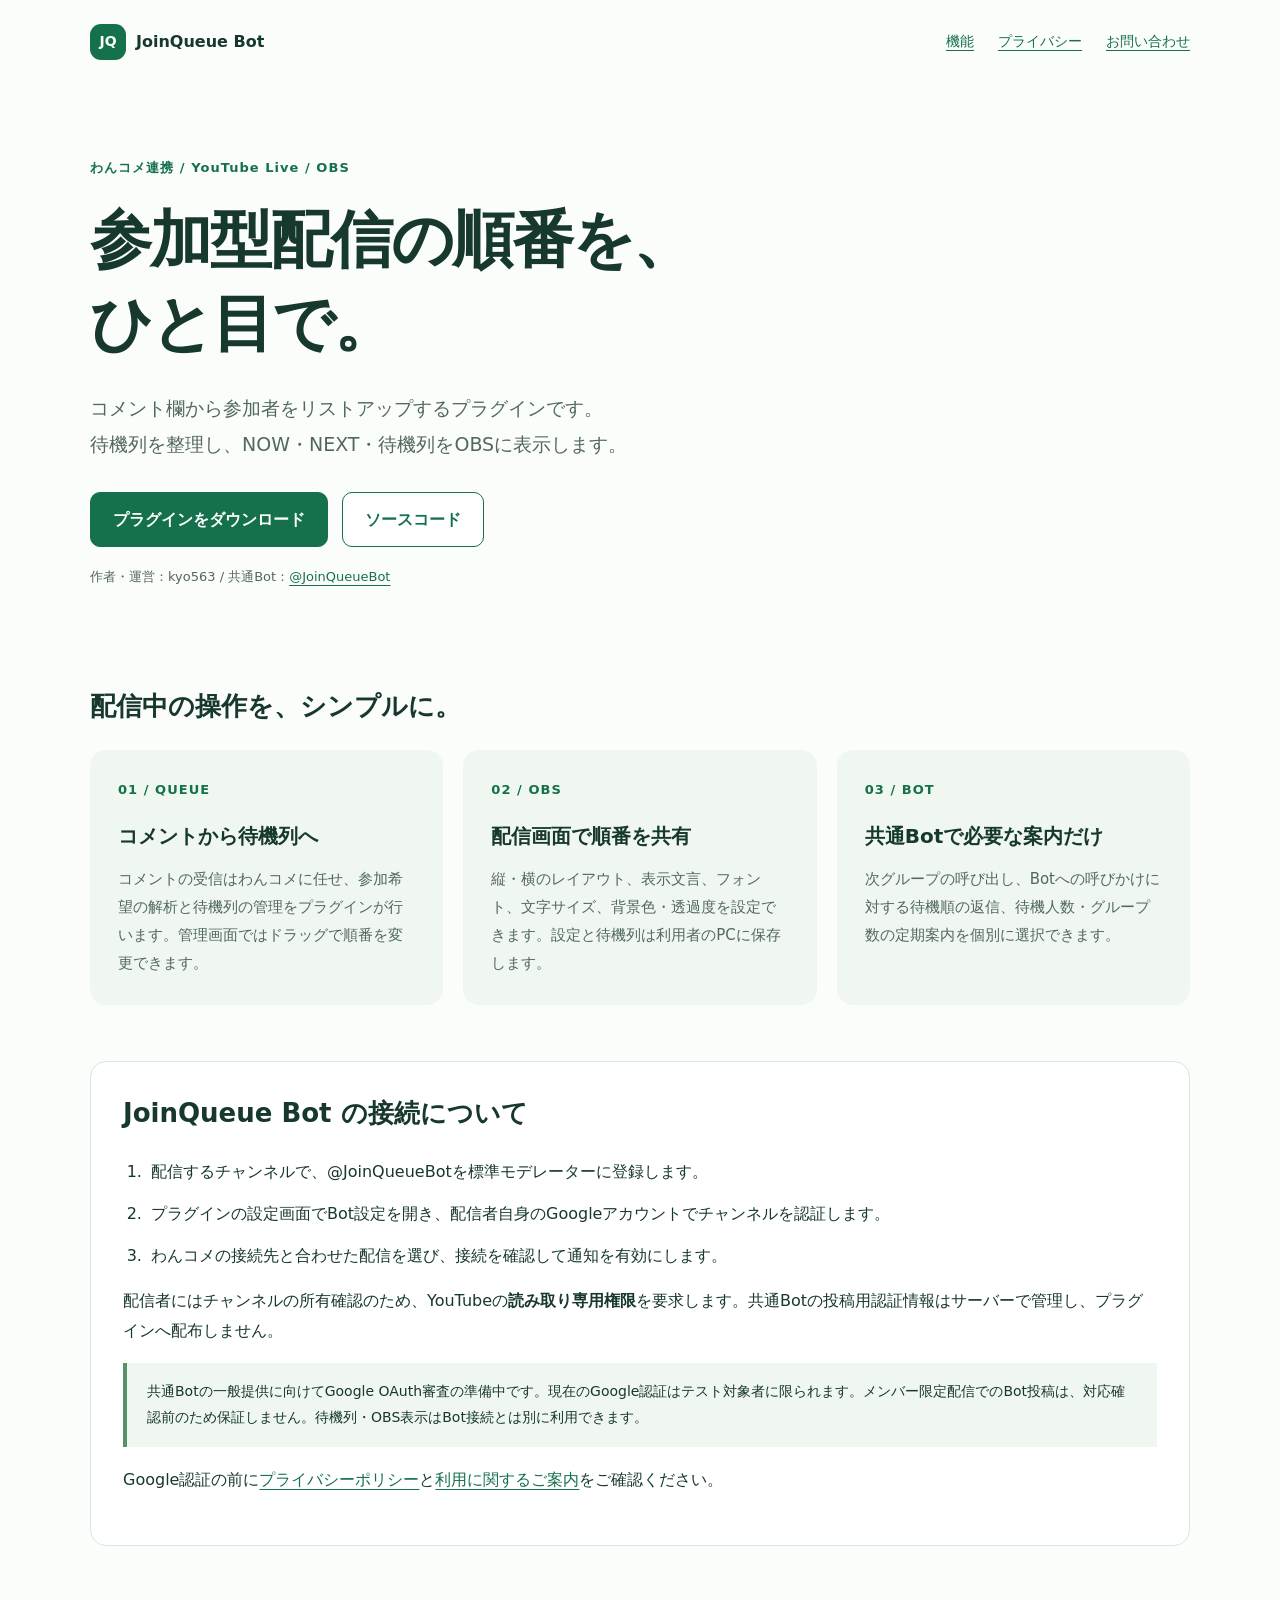
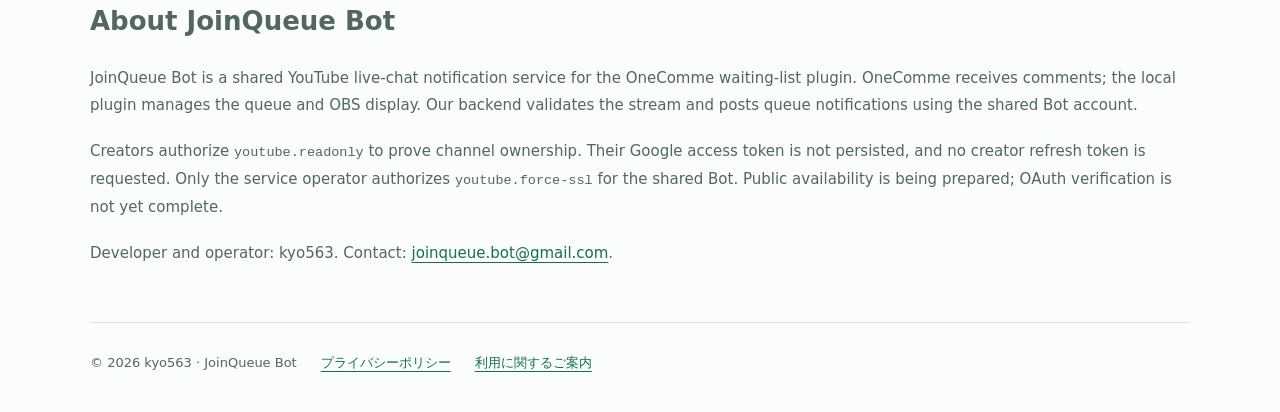
==== index.html @ 66d7b916 "Publish JoinQueue application and privacy information" ====
<!doctype html>
<html lang="ja">
<head>
  <meta charset="utf-8">
  <meta name="viewport" content="width=device-width,initial-scale=1">
  <meta name="description" content="JoinQueue Bot・待機列整理アプリ。わんコメの参加コメントから待機列を管理し、NOW・NEXT・待機列をOBSに表示します。作者 kyo563。">
  <meta name="author" content="kyo563">
  <title>JoinQueue Bot | 待機列整理アプリ</title>
  <link rel="stylesheet" href="styles.css">
</head>
<body>
  <header class="wrap nav"><a class="brand" href="./"><span class="mark" aria-hidden="true">JQ</span> JoinQueue Bot</a><nav aria-label="メイン"><a href="#features">機能</a><a href="privacy.html">プライバシー</a><a href="mailto:joinqueue.bot@gmail.com">お問い合わせ</a></nav></header>
  <main class="wrap">
    <section class="hero">
      <p class="eyebrow">わんコメ連携 / YouTube Live / OBS</p>
      <h1>参加型配信の順番を、<br>ひと目で。</h1>
      <p class="lead">コメント欄から参加者をリストアップするプラグインです。<br>待機列を整理し、NOW・NEXT・待機列をOBSに表示します。</p>
      <div class="actions"><a class="button" href="https://github.com/kyo563/plugin-3kHz/releases/tag/onecomme-v0.1.4">プラグインをダウンロード</a><a class="button secondary" href="https://github.com/kyo563/plugin-3kHz">ソースコード</a></div>
      <p class="small">作者・運営：kyo563 / 共通Bot：<a href="https://www.youtube.com/@JoinQueueBot">@JoinQueueBot</a></p>
    </section>
    <section id="features" aria-labelledby="features-title"><h2 id="features-title">配信中の操作を、シンプルに。</h2><div class="cards">
      <article><p class="eyebrow">01 / QUEUE</p><h3>コメントから待機列へ</h3><p>コメントの受信はわんコメに任せ、参加希望の解析と待機列の管理をプラグインが行います。管理画面ではドラッグで順番を変更できます。</p></article>
      <article><p class="eyebrow">02 / OBS</p><h3>配信画面で順番を共有</h3><p>縦・横のレイアウト、表示文言、フォント、文字サイズ、背景色・透過度を設定できます。設定と待機列は利用者のPCに保存します。</p></article>
      <article><p class="eyebrow">03 / BOT</p><h3>共通Botで必要な案内だけ</h3><p>次グループの呼び出し、Botへの呼びかけに対する待機順の返信、待機人数・グループ数の定期案内を個別に選択できます。</p></article>
    </div></section>
    <section class="panel" aria-labelledby="connect-title"><h2 id="connect-title">JoinQueue Bot の接続について</h2><ol><li>配信するチャンネルで、@JoinQueueBotを標準モデレーターに登録します。</li><li>プラグインの設定画面でBot設定を開き、配信者自身のGoogleアカウントでチャンネルを認証します。</li><li>わんコメの接続先と合わせた配信を選び、接続を確認して通知を有効にします。</li></ol><p>配信者にはチャンネルの所有確認のため、YouTubeの<strong>読み取り専用権限</strong>を要求します。共通Botの投稿用認証情報はサーバーで管理し、プラグインへ配布しません。</p><p class="notice">共通Botの一般提供に向けてGoogle OAuth審査の準備中です。現在のGoogle認証はテスト対象者に限られます。メンバー限定配信でのBot投稿は、対応確認前のため保証しません。待機列・OBS表示はBot接続とは別に利用できます。</p><p>Google認証の前に<a href="privacy.html">プライバシーポリシー</a>と<a href="terms.html">利用に関するご案内</a>をご確認ください。</p></section>
    <section class="english" lang="en"><h2>About JoinQueue Bot</h2><p>JoinQueue Bot is a shared YouTube live-chat notification service for the OneComme waiting-list plugin. OneComme receives comments; the local plugin manages the queue and OBS display. Our backend validates the stream and posts queue notifications using the shared Bot account.</p><p>Creators authorize <code>youtube.readonly</code> to prove channel ownership. Their Google access token is not persisted, and no creator refresh token is requested. Only the service operator authorizes <code>youtube.force-ssl</code> for the shared Bot. Public availability is being prepared; OAuth verification is not yet complete.</p><p>Developer and operator: kyo563. Contact: <a href="mailto:joinqueue.bot@gmail.com">joinqueue.bot@gmail.com</a>.</p></section>
  </main>
  <footer class="wrap"><span>© 2026 kyo563 · JoinQueue Bot</span><a href="privacy.html">プライバシーポリシー</a><a href="terms.html">利用に関するご案内</a></footer>
</body>
</html>
---- styles.css ----
:root{color-scheme:light;--ink:#17382d;--muted:#52685f;--green:#15704c;--line:#d9e6df;--paper:#fbfdfb;--wash:#eff7f0}*{box-sizing:border-box}html{scroll-behavior:smooth}body{margin:0;background:var(--paper);color:var(--ink);font:16px/1.85 system-ui,-apple-system,"Segoe UI","Yu Gothic",sans-serif}a{color:var(--green);text-underline-offset:4px}a:hover{color:#0a422c}a:focus-visible{outline:3px solid #66a980;outline-offset:4px}.wrap{width:min(1100px,calc(100% - 48px));margin:auto}.nav{display:flex;align-items:center;justify-content:space-between;gap:24px;padding:24px 0}.brand{display:flex;align-items:center;gap:10px;text-decoration:none;font-weight:750;color:var(--ink);white-space:nowrap}.mark{display:grid;place-items:center;width:36px;height:36px;border-radius:11px;background:var(--green);color:white;font-size:14px}.nav nav{display:flex;gap:24px;font-size:14px}.hero{padding:72px 0 80px}.eyebrow{color:var(--green);font-size:13px;font-weight:750;letter-spacing:.08em}h1{font-size:clamp(34px,5.3vw,62px);line-height:1.35;letter-spacing:-.03em;margin:18px 0 26px}h2{font-size:26px;line-height:1.5;margin:0 0 24px}h3{font-size:20px;line-height:1.6;margin:14px 0}p{margin:0 0 18px}.lead{font-size:19px;color:var(--muted)}.actions{display:flex;gap:14px;flex-wrap:wrap;margin:30px 0 18px}.button{display:inline-block;padding:12px 22px;border-radius:10px;background:var(--green);color:white;text-decoration:none;font-weight:650;border:1px solid var(--green)}.button:hover{background:#10583c;color:white}.secondary{background:white;color:var(--green)}.secondary:hover{background:var(--wash);color:var(--green)}.small{font-size:13px;color:var(--muted)}.cards{display:grid;grid-template-columns:repeat(3,1fr);gap:20px}.cards article{background:var(--wash);padding:28px;border-radius:16px}.cards p:last-child{font-size:15px;color:var(--muted);margin-bottom:0}.panel{margin:56px 0;padding:32px;border:1px solid var(--line);border-radius:16px;background:white}.panel ol{padding-left:24px}.panel li{padding-left:4px;margin:12px 0}.notice{padding:16px 20px;border-left:4px solid #59916b;background:var(--wash);font-size:14px}.english{margin:54px 0;color:var(--muted);font-size:15px}code{font-size:.9em;overflow-wrap:anywhere}footer{border-top:1px solid var(--line);padding:28px 0 38px;display:flex;gap:24px;flex-wrap:wrap;font-size:13px;color:var(--muted)}.document{max-width:860px;padding:40px 0 60px}.document h1{font-size:36px}.document h2{font-size:23px;margin-top:38px}.document ul{padding-left:24px}.document .meta{color:var(--muted);font-size:14px}.document a{overflow-wrap:anywhere}@media(max-width:760px){.wrap{width:calc(100% - 32px)}.nav{align-items:flex-start;flex-direction:column;gap:12px}.nav nav{gap:18px;flex-wrap:wrap}.hero{padding:38px 0 48px}.lead{font-size:17px}.cards{grid-template-columns:1fr}.panel{padding:22px;margin:36px 0}.document h1{font-size:28px}.document{padding-top:24px}footer{gap:14px}}
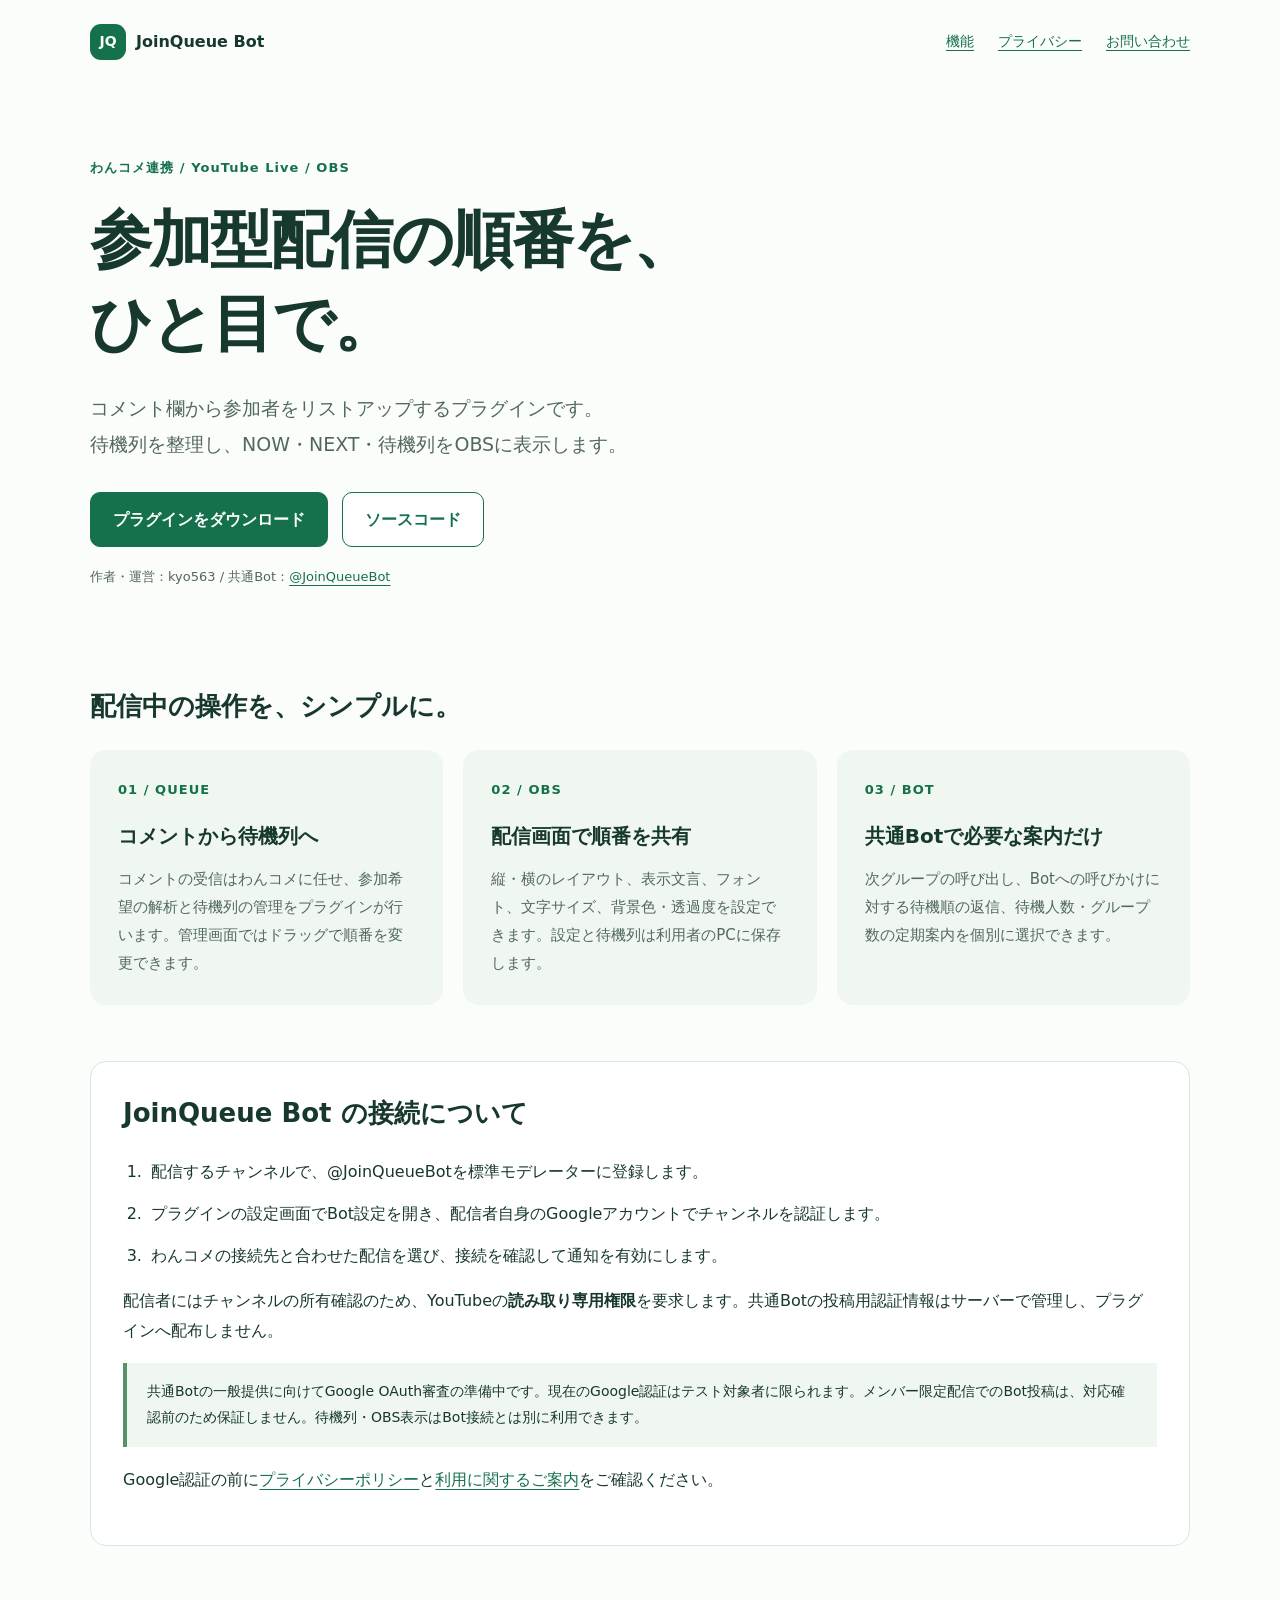
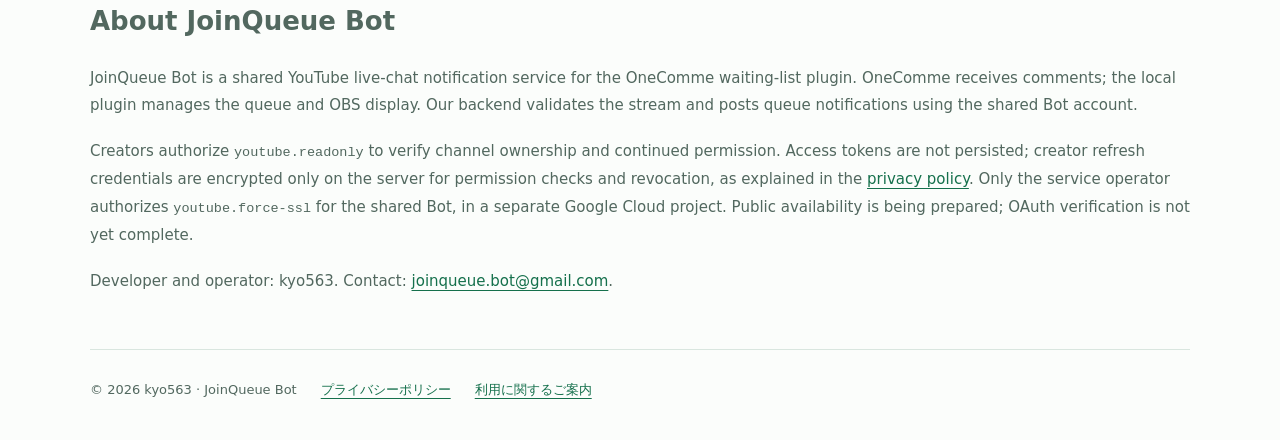
==== commit efac1094: "Update privacy policy for encrypted creator authorization" ====
--- a/index.html
+++ b/index.html
@@ -5,6 +5,7 @@
   <meta name="viewport" content="width=device-width,initial-scale=1">
   <meta name="description" content="JoinQueue Bot・待機列整理アプリ。わんコメの参加コメントから待機列を管理し、NOW・NEXT・待機列をOBSに表示します。作者 kyo563。">
   <meta name="author" content="kyo563">
+  <meta name="google-site-verification" content="Xe-Voi0iRCg-wSE6-0v_DAzcbHbhrrFsYAsSfnm2UZA">
   <title>JoinQueue Bot | 待機列整理アプリ</title>
   <link rel="stylesheet" href="styles.css">
 </head>
@@ -24,7 +25,7 @@
       <article><p class="eyebrow">03 / BOT</p><h3>共通Botで必要な案内だけ</h3><p>次グループの呼び出し、Botへの呼びかけに対する待機順の返信、待機人数・グループ数の定期案内を個別に選択できます。</p></article>
     </div></section>
     <section class="panel" aria-labelledby="connect-title"><h2 id="connect-title">JoinQueue Bot の接続について</h2><ol><li>配信するチャンネルで、@JoinQueueBotを標準モデレーターに登録します。</li><li>プラグインの設定画面でBot設定を開き、配信者自身のGoogleアカウントでチャンネルを認証します。</li><li>わんコメの接続先と合わせた配信を選び、接続を確認して通知を有効にします。</li></ol><p>配信者にはチャンネルの所有確認のため、YouTubeの<strong>読み取り専用権限</strong>を要求します。共通Botの投稿用認証情報はサーバーで管理し、プラグインへ配布しません。</p><p class="notice">共通Botの一般提供に向けてGoogle OAuth審査の準備中です。現在のGoogle認証はテスト対象者に限られます。メンバー限定配信でのBot投稿は、対応確認前のため保証しません。待機列・OBS表示はBot接続とは別に利用できます。</p><p>Google認証の前に<a href="privacy.html">プライバシーポリシー</a>と<a href="terms.html">利用に関するご案内</a>をご確認ください。</p></section>
-    <section class="english" lang="en"><h2>About JoinQueue Bot</h2><p>JoinQueue Bot is a shared YouTube live-chat notification service for the OneComme waiting-list plugin. OneComme receives comments; the local plugin manages the queue and OBS display. Our backend validates the stream and posts queue notifications using the shared Bot account.</p><p>Creators authorize <code>youtube.readonly</code> to prove channel ownership. Their Google access token is not persisted, and no creator refresh token is requested. Only the service operator authorizes <code>youtube.force-ssl</code> for the shared Bot. Public availability is being prepared; OAuth verification is not yet complete.</p><p>Developer and operator: kyo563. Contact: <a href="mailto:joinqueue.bot@gmail.com">joinqueue.bot@gmail.com</a>.</p></section>
+    <section class="english" lang="en"><h2>About JoinQueue Bot</h2><p>JoinQueue Bot is a shared YouTube live-chat notification service for the OneComme waiting-list plugin. OneComme receives comments; the local plugin manages the queue and OBS display. Our backend validates the stream and posts queue notifications using the shared Bot account.</p><p>Creators authorize <code>youtube.readonly</code> to verify channel ownership and continued permission. Access tokens are not persisted; creator refresh credentials are encrypted only on the server for permission checks and revocation, as explained in the <a href="privacy.html">privacy policy</a>. Only the service operator authorizes <code>youtube.force-ssl</code> for the shared Bot, in a separate Google Cloud project. Public availability is being prepared; OAuth verification is not yet complete.</p><p>Developer and operator: kyo563. Contact: <a href="mailto:joinqueue.bot@gmail.com">joinqueue.bot@gmail.com</a>.</p></section>
   </main>
   <footer class="wrap"><span>© 2026 kyo563 · JoinQueue Bot</span><a href="privacy.html">プライバシーポリシー</a><a href="terms.html">利用に関するご案内</a></footer>
 </body>
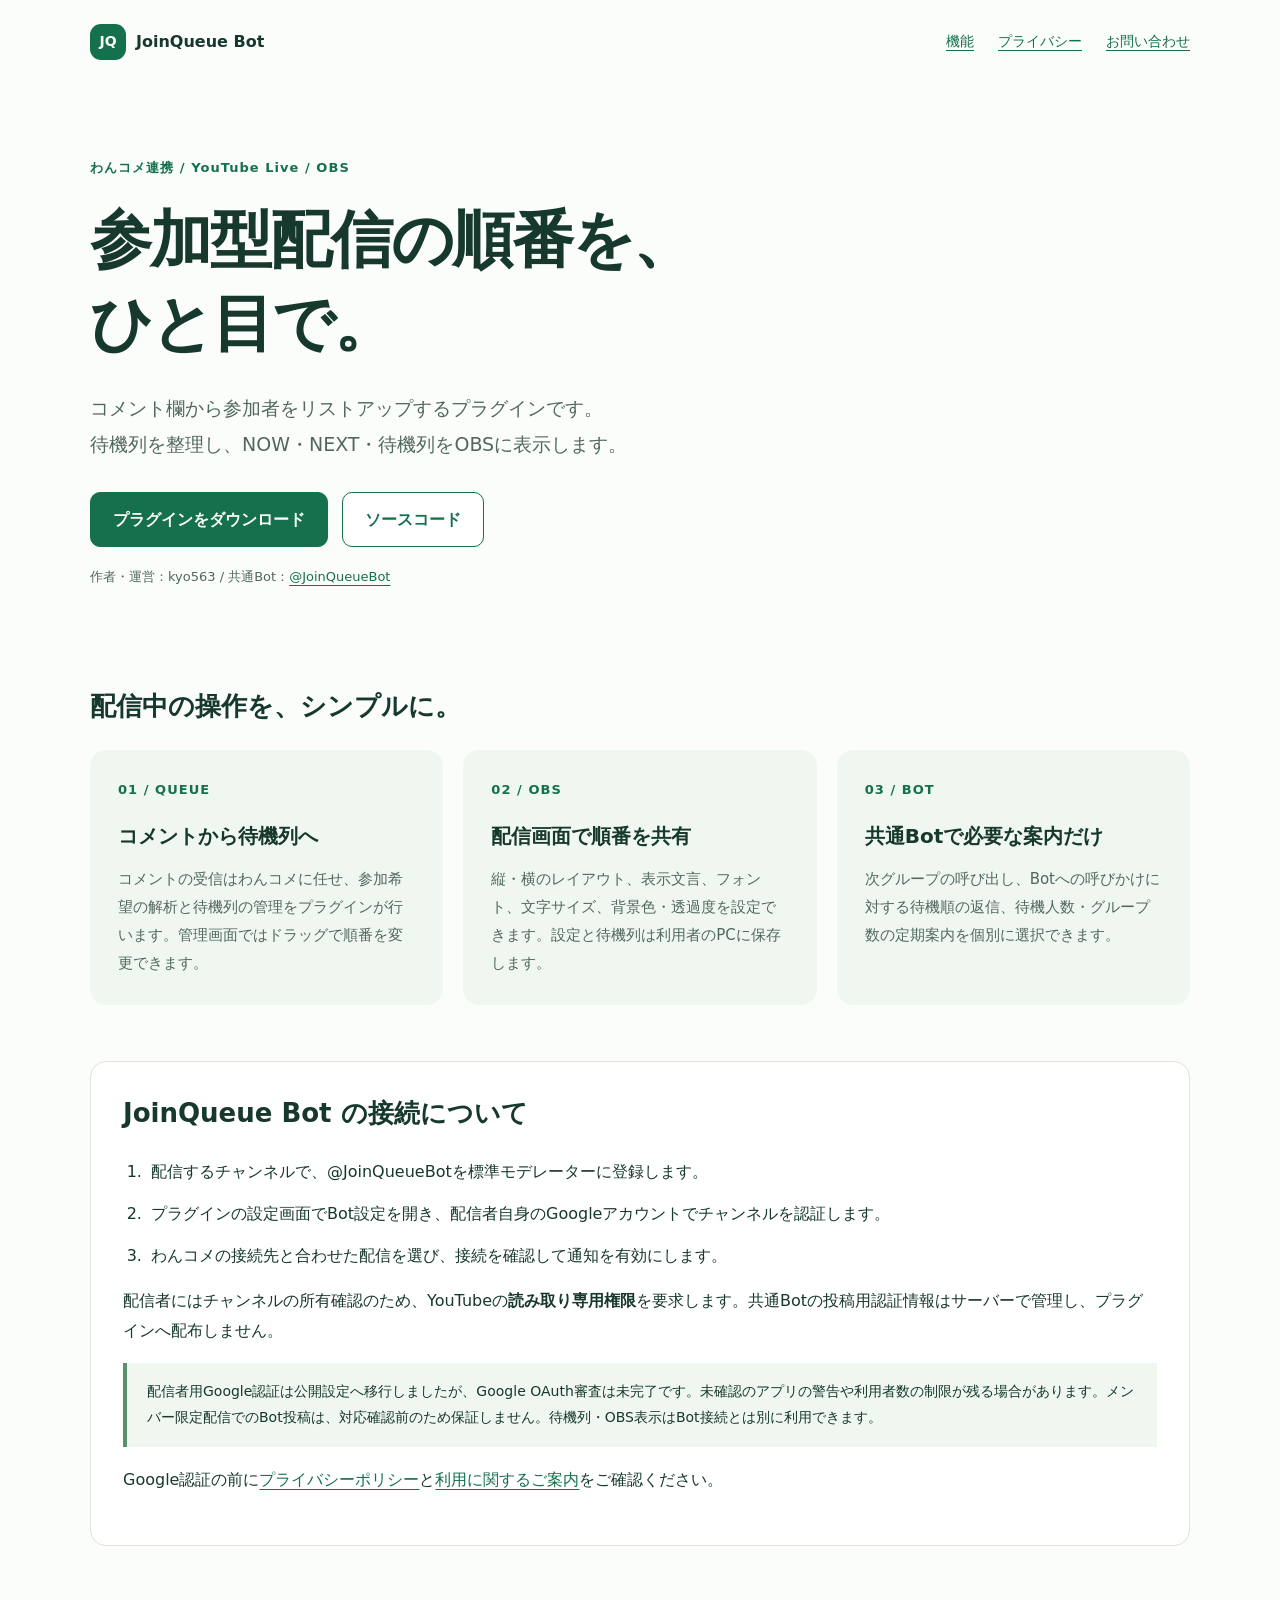
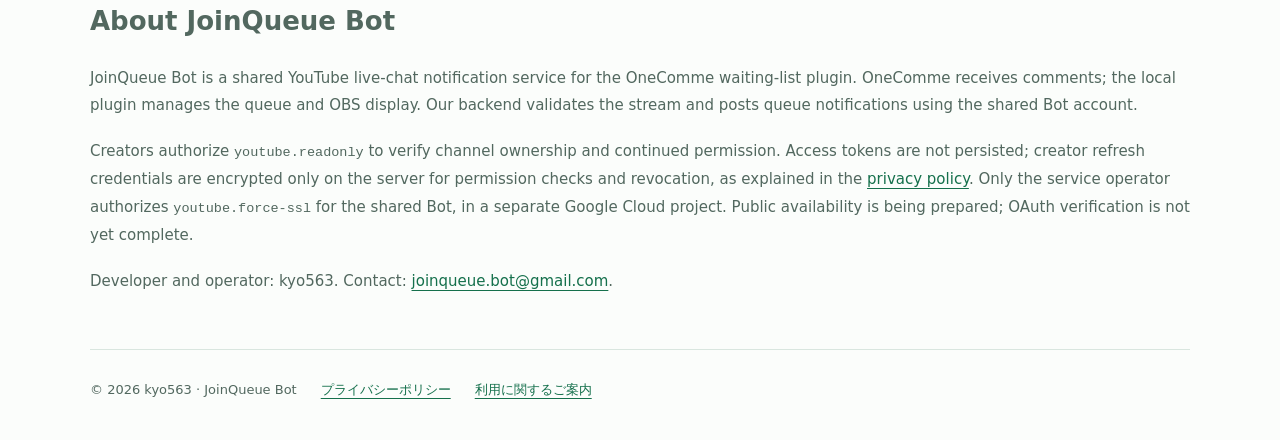
==== commit 7a0fe49c: "docs: reflect creator OAuth production publishing status" ====
--- a/index.html
+++ b/index.html
@@ -24,7 +24,7 @@
       <article><p class="eyebrow">02 / OBS</p><h3>配信画面で順番を共有</h3><p>縦・横のレイアウト、表示文言、フォント、文字サイズ、背景色・透過度を設定できます。設定と待機列は利用者のPCに保存します。</p></article>
       <article><p class="eyebrow">03 / BOT</p><h3>共通Botで必要な案内だけ</h3><p>次グループの呼び出し、Botへの呼びかけに対する待機順の返信、待機人数・グループ数の定期案内を個別に選択できます。</p></article>
     </div></section>
-    <section class="panel" aria-labelledby="connect-title"><h2 id="connect-title">JoinQueue Bot の接続について</h2><ol><li>配信するチャンネルで、@JoinQueueBotを標準モデレーターに登録します。</li><li>プラグインの設定画面でBot設定を開き、配信者自身のGoogleアカウントでチャンネルを認証します。</li><li>わんコメの接続先と合わせた配信を選び、接続を確認して通知を有効にします。</li></ol><p>配信者にはチャンネルの所有確認のため、YouTubeの<strong>読み取り専用権限</strong>を要求します。共通Botの投稿用認証情報はサーバーで管理し、プラグインへ配布しません。</p><p class="notice">共通Botの一般提供に向けてGoogle OAuth審査の準備中です。現在のGoogle認証はテスト対象者に限られます。メンバー限定配信でのBot投稿は、対応確認前のため保証しません。待機列・OBS表示はBot接続とは別に利用できます。</p><p>Google認証の前に<a href="privacy.html">プライバシーポリシー</a>と<a href="terms.html">利用に関するご案内</a>をご確認ください。</p></section>
+    <section class="panel" aria-labelledby="connect-title"><h2 id="connect-title">JoinQueue Bot の接続について</h2><ol><li>配信するチャンネルで、@JoinQueueBotを標準モデレーターに登録します。</li><li>プラグインの設定画面でBot設定を開き、配信者自身のGoogleアカウントでチャンネルを認証します。</li><li>わんコメの接続先と合わせた配信を選び、接続を確認して通知を有効にします。</li></ol><p>配信者にはチャンネルの所有確認のため、YouTubeの<strong>読み取り専用権限</strong>を要求します。共通Botの投稿用認証情報はサーバーで管理し、プラグインへ配布しません。</p><p class="notice">配信者用Google認証は公開設定へ移行しましたが、Google OAuth審査は未完了です。未確認のアプリの警告や利用者数の制限が残る場合があります。メンバー限定配信でのBot投稿は、対応確認前のため保証しません。待機列・OBS表示はBot接続とは別に利用できます。</p><p>Google認証の前に<a href="privacy.html">プライバシーポリシー</a>と<a href="terms.html">利用に関するご案内</a>をご確認ください。</p></section>
     <section class="english" lang="en"><h2>About JoinQueue Bot</h2><p>JoinQueue Bot is a shared YouTube live-chat notification service for the OneComme waiting-list plugin. OneComme receives comments; the local plugin manages the queue and OBS display. Our backend validates the stream and posts queue notifications using the shared Bot account.</p><p>Creators authorize <code>youtube.readonly</code> to verify channel ownership and continued permission. Access tokens are not persisted; creator refresh credentials are encrypted only on the server for permission checks and revocation, as explained in the <a href="privacy.html">privacy policy</a>. Only the service operator authorizes <code>youtube.force-ssl</code> for the shared Bot, in a separate Google Cloud project. Public availability is being prepared; OAuth verification is not yet complete.</p><p>Developer and operator: kyo563. Contact: <a href="mailto:joinqueue.bot@gmail.com">joinqueue.bot@gmail.com</a>.</p></section>
   </main>
   <footer class="wrap"><span>© 2026 kyo563 · JoinQueue Bot</span><a href="privacy.html">プライバシーポリシー</a><a href="terms.html">利用に関するご案内</a></footer>
